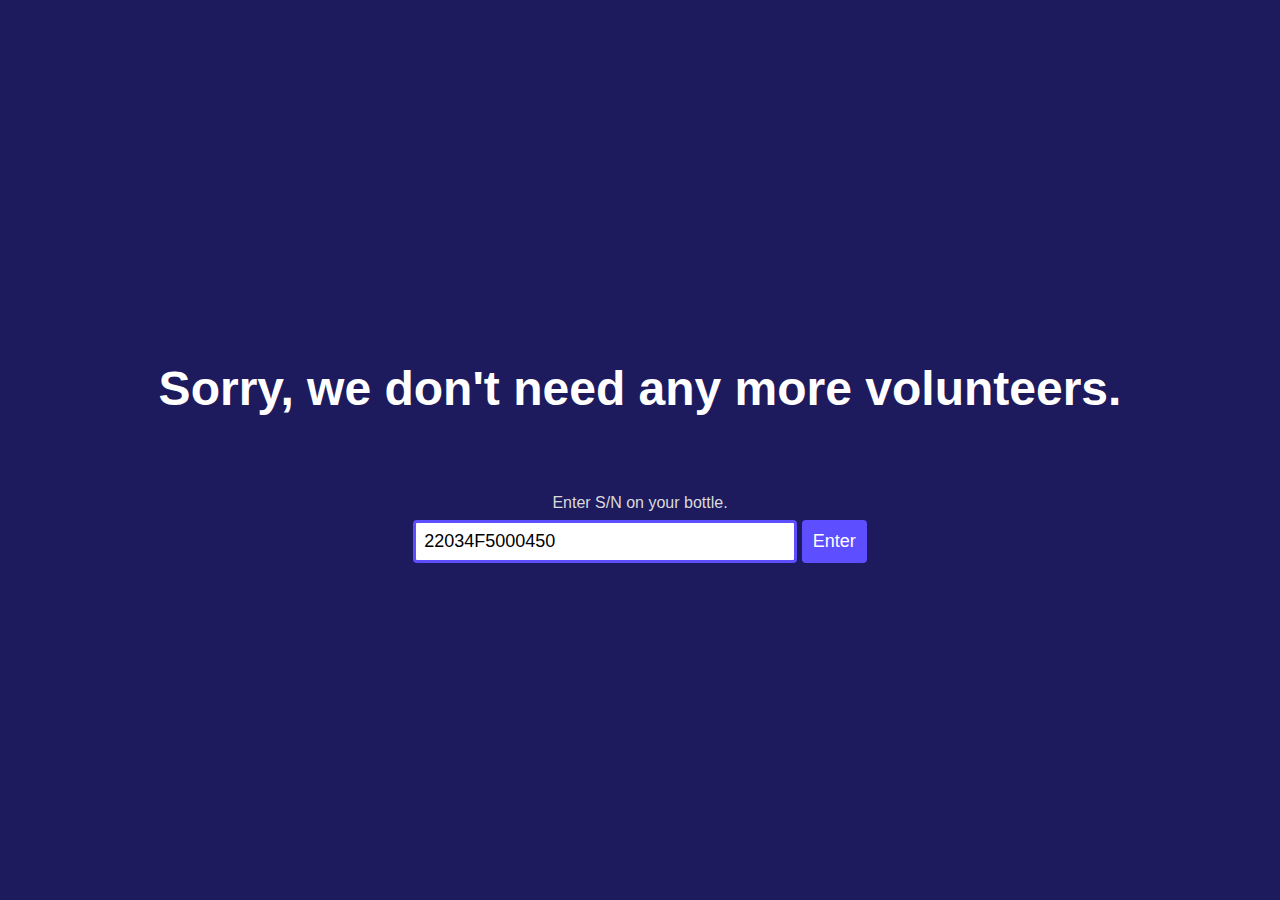
==== volunteer/index.html @ 3bca91e7 "first commit" ====
<!DOCTYPE html>
<html lang="en">
<head>
  <meta charset="UTF-8">
  <meta http-equiv="X-UA-Compatible" content="IE=edge">
  <meta name="viewport" content="width=device-width, initial-scale=1.0">
  <link href="../style.css" rel="stylesheet" type="text/css">
  <title>TTSDRG volunteer</title>
</head>
<body>
  <!-- <header>
    test
  </header>   -->

  <div class="volunteer-container">
    <h1 class="volunteer">Sorry, we don't need any more volunteers.</h1>
    <div class="input-container">
      <p>Enter S/N on your bottle.</p>
      <input type="text" value="22034F5000450">
      <button type="submit">Enter</button>
    </div>
  </div>
</body>
</html>
---- style.css ----
body {
  margin: 0;
  /* background: #26217a; */
  background: #1d1a5e;
  height: 100vh;
  font-family: Helvetica;
}

header {
  background: #010003;
  height: 100px;
}

h1 {
  color: white;
}

p {
  color: rgb(218, 218, 218);
  margin-bottom: 0;
}

div.volunteer-container {
  display: flex;
  flex-direction: column;
  text-align: center;
  justify-content: center;
  height: 100%;
}

h1.volunteer {
  color: white;
  font-size: 3em;
  padding-bottom: 30px
}

button {
  width: auto;
  background-color: #5d4eff;
  color: white;
  font-size: large;
  width: auto;
  padding: 8px 8px;
  margin: 8px 0;
  box-sizing: border-box;
  border: 3px solid #5d4eff;
  border-radius: 4px;
  -webkit-transition: 0.3s;
  transition: 0.3s;
  outline: none;
}

button:hover {
  background-color: #776bff;
  border-color: #776bff;
}

input {
  background-color: #ffffff;
  color: black;
  font-size: large;
  width: 30%;
  min-width: 300px;
  padding: 8px 8px;
  margin: 8px 0;
  box-sizing: border-box;
  border: 3px solid #5d4eff;
  /* border-image: linear-gradient(to right bottom, #00aaff, #8c00ff);
  border-image-slice: 1; */
  border-radius: 4px;
  -webkit-transition: 0.5s;
  transition: 0.5s;
  outline: none;
}

input[type=text]:focus {
  /* background-color: lightblue; */
  border: 3px solid #776bff;
}
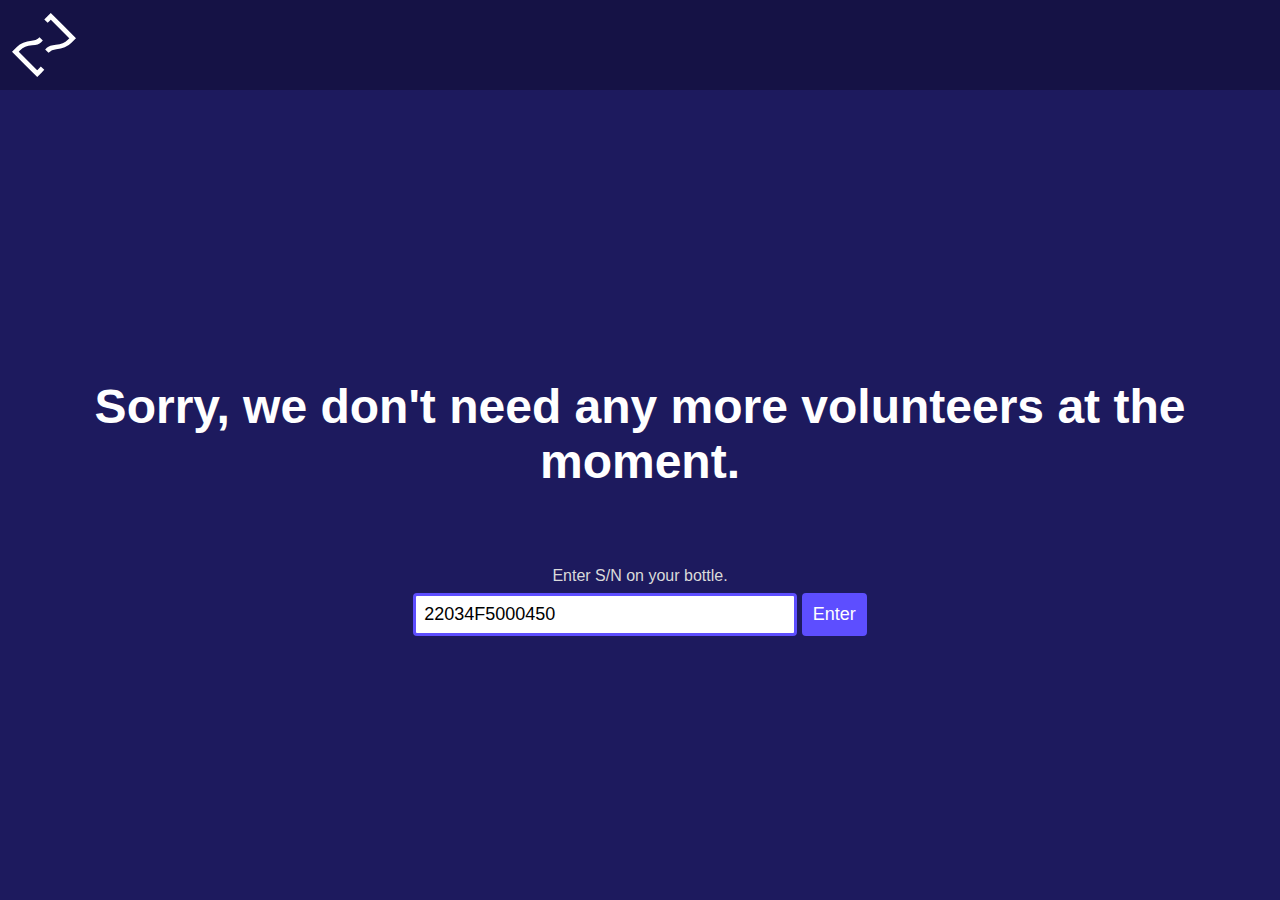
==== commit e443d3e5: "Add header" ====
--- a/volunteer/index.html
+++ b/volunteer/index.html
@@ -5,15 +5,16 @@
   <meta http-equiv="X-UA-Compatible" content="IE=edge">
   <meta name="viewport" content="width=device-width, initial-scale=1.0">
   <link href="../style.css" rel="stylesheet" type="text/css">
+  <link href="style.css" rel="stylesheet" type="text/css">
   <title>TTSDRG volunteer</title>
 </head>
 <body>
-  <!-- <header>
-    test
-  </header>   -->
+  <header class="top">
+    <img src="../tts.svg" width="64" height="64" class="logo">
+  </header>
 
   <div class="volunteer-container">
-    <h1 class="volunteer">Sorry, we don't need any more volunteers.</h1>
+    <h1>Sorry, we don't need any more volunteers at the moment.</h1>
     <div class="input-container">
       <p>Enter S/N on your bottle.</p>
       <input type="text" value="22034F5000450">
--- a/style.css
+++ b/style.css
@@ -1,37 +1,23 @@
+header {
+  background: #151245;
+  height: 100px;
+  display: flex;
+  flex-direction: row;
+  align-items: center;
+}
+
+.logo {
+  margin-left: 12px;
+}
+
 body {
   margin: 0;
   /* background: #26217a; */
   background: #1d1a5e;
   height: 100vh;
   font-family: Helvetica;
-}
-
-header {
-  background: #010003;
-  height: 100px;
-}
-
-h1 {
-  color: white;
-}
-
-p {
-  color: rgb(218, 218, 218);
-  margin-bottom: 0;
-}
-
-div.volunteer-container {
   display: flex;
   flex-direction: column;
-  text-align: center;
-  justify-content: center;
-  height: 100%;
-}
-
-h1.volunteer {
-  color: white;
-  font-size: 3em;
-  padding-bottom: 30px
 }
 
 button {
--- a/volunteer/style.css
+++ b/volunteer/style.css
@@ -0,0 +1,22 @@
+h1 {
+  color: white;
+}
+
+p {
+  color: rgb(218, 218, 218);
+  margin-bottom: 0;
+}
+
+div.volunteer-container {
+  display: flex;
+  flex-direction: column;
+  text-align: center;
+  justify-content: center;
+  height: 100%;
+}
+
+h1 {
+  color: white;
+  font-size: 3em;
+  padding-bottom: 30px
+}